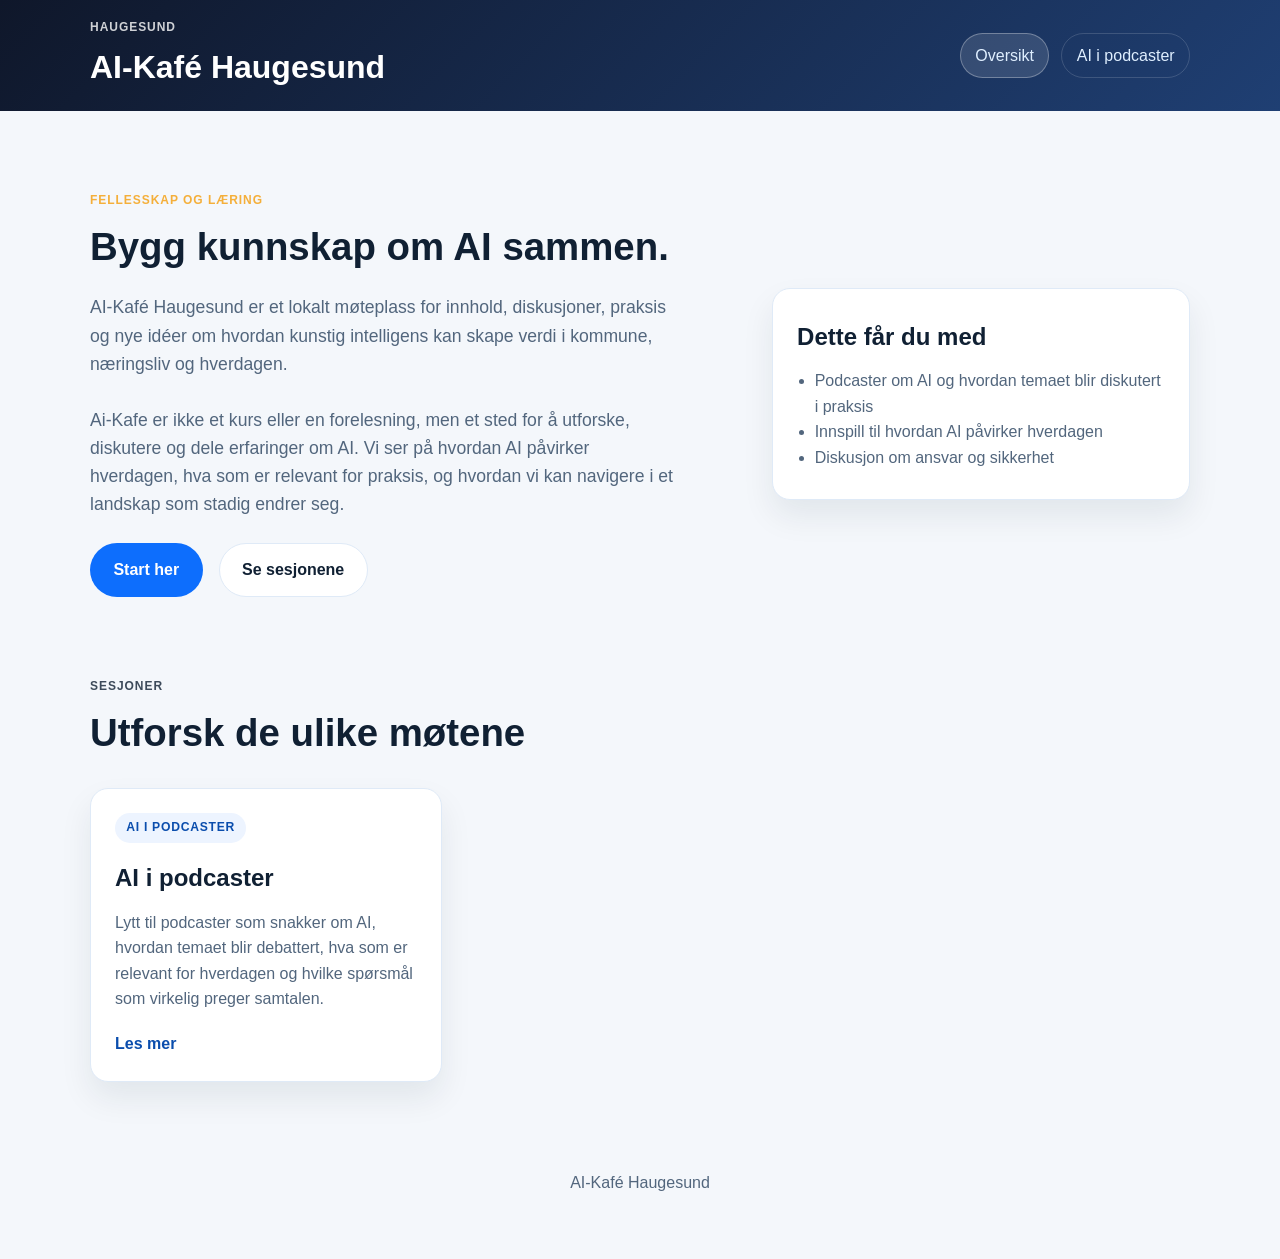
==== index.html @ 69fbb75a "oppdater sider" ====
<!DOCTYPE html>
<html lang="no">
  <head>
    <meta charset="UTF-8" />
    <meta name="viewport" content="width=device-width, initial-scale=1.0" />
    <title>AI-Kafé Haugesund</title>
    <meta
      name="description"
      content="AI-Kafé Haugesund – et nettsted for å finne, lese og navigere mellom sesjoner om kunstig intelligens, praksis og innovasjon."
    />
    <link rel="stylesheet" href="styles.css" />
  </head>
  <body>
    <header class="site-header">
      <div class="container header-inner">
        <div>
          <p class="eyebrow">Haugesund</p>
          <h1>AI-Kafé Haugesund</h1>
        </div>
        <nav class="top-nav" aria-label="Hovednavigasjon">
          <a href="index.html" class="active">Oversikt</a>
          <a href="sessions/session-1.html">AI i podcaster</a>
          <a href="sessions/session-2.html" hidden>Sesjon 2 (TBA)</a>
          <a href="sessions/session-3.html" hidden>Sesjon 3 (TBA)</a>
        </nav>
      </div>
    </header>

    <main>
      <section class="hero">
        <div class="container hero-grid">
          <div>
            <p class="eyebrow accent">Fellesskap og læring</p>
            <h2>Bygg kunnskap om AI sammen.</h2>
            <p class="lead">
              AI-Kafé Haugesund er et lokalt møteplass for innhold, diskusjoner,
              praksis og nye idéer om hvordan kunstig intelligens kan skape verdi i
              kommune, næringsliv og hverdagen.
              <br>
              <br>
              Ai-Kafe er ikke et kurs eller en forelesning, men et sted for å utforske, diskutere og dele erfaringer om AI. 
              Vi ser på hvordan AI påvirker hverdagen, hva som er relevant for praksis, og hvordan vi kan navigere i et landskap som stadig endrer seg.
            </p>
            <div class="cta-row">
              <a class="button primary" href="sessions/session-1.html">Start her</a>
              <a class="button secondary" href="#sessions">Se sesjonene</a>
            </div>
          </div>
          <div class="hero-card">
            <h3>Dette får du med</h3>
            <ul>
              <li>Podcaster om AI og hvordan temaet blir diskutert i praksis</li>
              <li>Innspill til hvordan AI påvirker hverdagen</li>
              <li>Diskusjon om ansvar og sikkerhet</li>
            </ul>
          </div>
        </div>
      </section>

      <section id="sessions" class="sessions-section">
        <div class="container">
          <div class="section-heading">
            <p class="eyebrow">Sesjoner</p>
            <h2>Utforsk de ulike møtene</h2>
          </div>

          <div class="card-grid">
            <article class="session-card">
              <span class="session-number">AI i podcaster</span>
              <h3>AI i podcaster</h3>
              <p>
                Lytt til podcaster som snakker om AI, hvordan temaet blir debattert,
                hva som er relevant for hverdagen og hvilke spørsmål som virkelig
                preger samtalen.
              </p>
              <a href="sessions/session-1.html">Les mer</a>
            </article>

            <article class="session-card" hidden>
              <span class="session-number">Sesjon 2</span>
              <h3>TBA</h3>
              <p>
                Denne sesjonen er planlagt, men innholdet er ikke offentliggjort ennå.
                Kom tilbake senere.
              </p>
              <a href="sessions/session-2.html">Gå til side</a>
            </article>

            <article class="session-card" hidden>
              <span class="session-number">Sesjon 3</span>
              <h3>TBA</h3>
              <p>
                Flere opplegg og tema kommer senere. Dette er en tom sesjon som er
                under planlegging.
              </p>
              <a href="sessions/session-3.html">Gå til side</a>
            </article>
          </div>
        </div>
      </section>
    </main>

    <footer class="site-footer">
      <div class="container">
        <p>AI-Kafé Haugesund</p>
      </div>
    </footer>
  </body>
</html>
---- styles.css ----
:root {
  --bg: #f4f7fb;
  --surface: #ffffff;
  --surface-alt: #edf4ff;
  --primary: #0d6efd;
  --primary-dark: #0a4dad;
  --text: #102033;
  --muted: #52667d;
  --border: #dfeaf7;
  --accent: #f59e0b;
  --shadow: 0 16px 32px rgba(16, 32, 51, 0.08);
}

* {
  box-sizing: border-box;
}

html {
  scroll-behavior: smooth;
}

body {
  margin: 0;
  font-family: Arial, Helvetica, sans-serif;
  background: var(--bg);
  color: var(--text);
  line-height: 1.6;
}

img {
  max-width: 100%;
  display: block;
}

.container {
  width: min(1100px, calc(100% - 2rem));
  margin: 0 auto;
}

.site-header {
  background: linear-gradient(135deg, #0f172a 0%, #1f3f73 100%);
  color: white;
  padding: 1.1rem 0;
}

.header-inner {
  display: flex;
  align-items: center;
  justify-content: space-between;
  gap: 1rem;
}

h1, h2, h3, p {
  margin-top: 0;
}

h1 {
  margin-bottom: 0;
  font-size: clamp(2rem, 2.5vw, 3rem);
}

h2 {
  font-size: clamp(2rem, 3vw, 3rem);
  margin-bottom: 1rem;
}

h3 {
  font-size: 1.5rem;
  margin-bottom: 0.75rem;
}

.eyebrow {
  margin-bottom: 0.35rem;
  text-transform: uppercase;
  letter-spacing: 0.08em;
  font-size: 0.75rem;
  font-weight: 700;
  opacity: 0.8;
}

.eyebrow.accent {
  color: var(--accent);
}

.top-nav {
  display: flex;
  flex-wrap: wrap;
  gap: 0.75rem;
}

.top-nav a,
.session-card a,
.back-link {
  color: inherit;
  text-decoration: none;
}

.top-nav a {
  padding: 0.55rem 0.9rem;
  border-radius: 999px;
  color: #dfefff;
  border: 1px solid rgba(255, 255, 255, 0.15);
  transition: all 0.2s ease;
}

.top-nav a:hover,
.top-nav a.active {
  background: rgba(255, 255, 255, 0.12);
  border-color: rgba(255, 255, 255, 0.3);
}

.hero {
  padding: 5rem 0 4rem;
}

.hero-grid {
  display: grid;
  grid-template-columns: 1.4fr 0.9fr;
  gap: 2rem;
  align-items: center;
}

.lead {
  max-width: 60ch;
  color: var(--muted);
  font-size: 1.1rem;
}

.cta-row {
  display: flex;
  flex-wrap: wrap;
  gap: 1rem;
  margin-top: 1.5rem;
}

.button {
  display: inline-flex;
  align-items: center;
  justify-content: center;
  border-radius: 999px;
  padding: 0.85rem 1.4rem;
  text-decoration: none;
  font-weight: 700;
  border: 1px solid transparent;
  transition: transform 0.2s ease, opacity 0.2s ease;
}

.button:hover {
  transform: translateY(-1px);
}

.button.primary {
  background: var(--primary);
  color: white;
}

.button.primary:hover {
  background: var(--primary-dark);
}

.button.secondary {
  background: var(--surface);
  color: var(--text);
  border-color: var(--border);
}

.hero-card,
.session-card,
.content-card {
  background: var(--surface);
  border: 1px solid var(--border);
  border-radius: 18px;
  box-shadow: var(--shadow);
}

.hero-card {
  padding: 1.8rem 1.5rem;
}

.hero-card ul {
  margin: 0;
  padding-left: 1.1rem;
  color: var(--muted);
}

.sessions-section {
  padding: 1rem 0 4rem;
}

.section-heading {
  margin-bottom: 1.5rem;
}

.card-grid {
  display: grid;
  grid-template-columns: repeat(3, minmax(0, 1fr));
  gap: 1.4rem;
}

.session-card {
  padding: 1.5rem;
}

.session-number {
  display: inline-block;
  font-size: 0.76rem;
  text-transform: uppercase;
  letter-spacing: 0.06em;
  color: var(--primary-dark);
  background: var(--surface-alt);
  border-radius: 999px;
  padding: 0.35rem 0.7rem;
  margin-bottom: 1rem;
  font-weight: 700;
}

.session-card p {
  color: var(--muted);
  margin-bottom: 1.2rem;
}

.session-card a {
  font-weight: 700;
  color: var(--primary-dark);
}

.page-shell {
  padding: 3rem 0 4rem;
}

.content-card {
  padding: 2rem;
}

.article-grid {
  display: grid;
  grid-template-columns: 1.2fr 0.8fr;
  gap: 2rem;
}

.meta-list {
  list-style: none;
  padding: 0;
  margin: 0;
}

.meta-list li {
  border-bottom: 1px solid var(--border);
  padding: 0.6rem 0;
  color: var(--muted);
}

.meta-list strong {
  color: var(--text);
}

.checklist {
  margin-top: 1.2rem;
  padding-left: 1.1rem;
}

.site-footer {
  padding: 1.5rem 0 3rem;
  color: var(--muted);
  text-align: center;
}

@media (max-width: 800px) {
  .hero-grid,
  .article-grid,
  .card-grid {
    grid-template-columns: 1fr;
  }

  .header-inner {
    flex-direction: column;
    align-items: flex-start;
  }

  .top-nav {
    width: 100%;
  }

  .top-nav a {
    flex: 1 1 auto;
    text-align: center;
  }
}
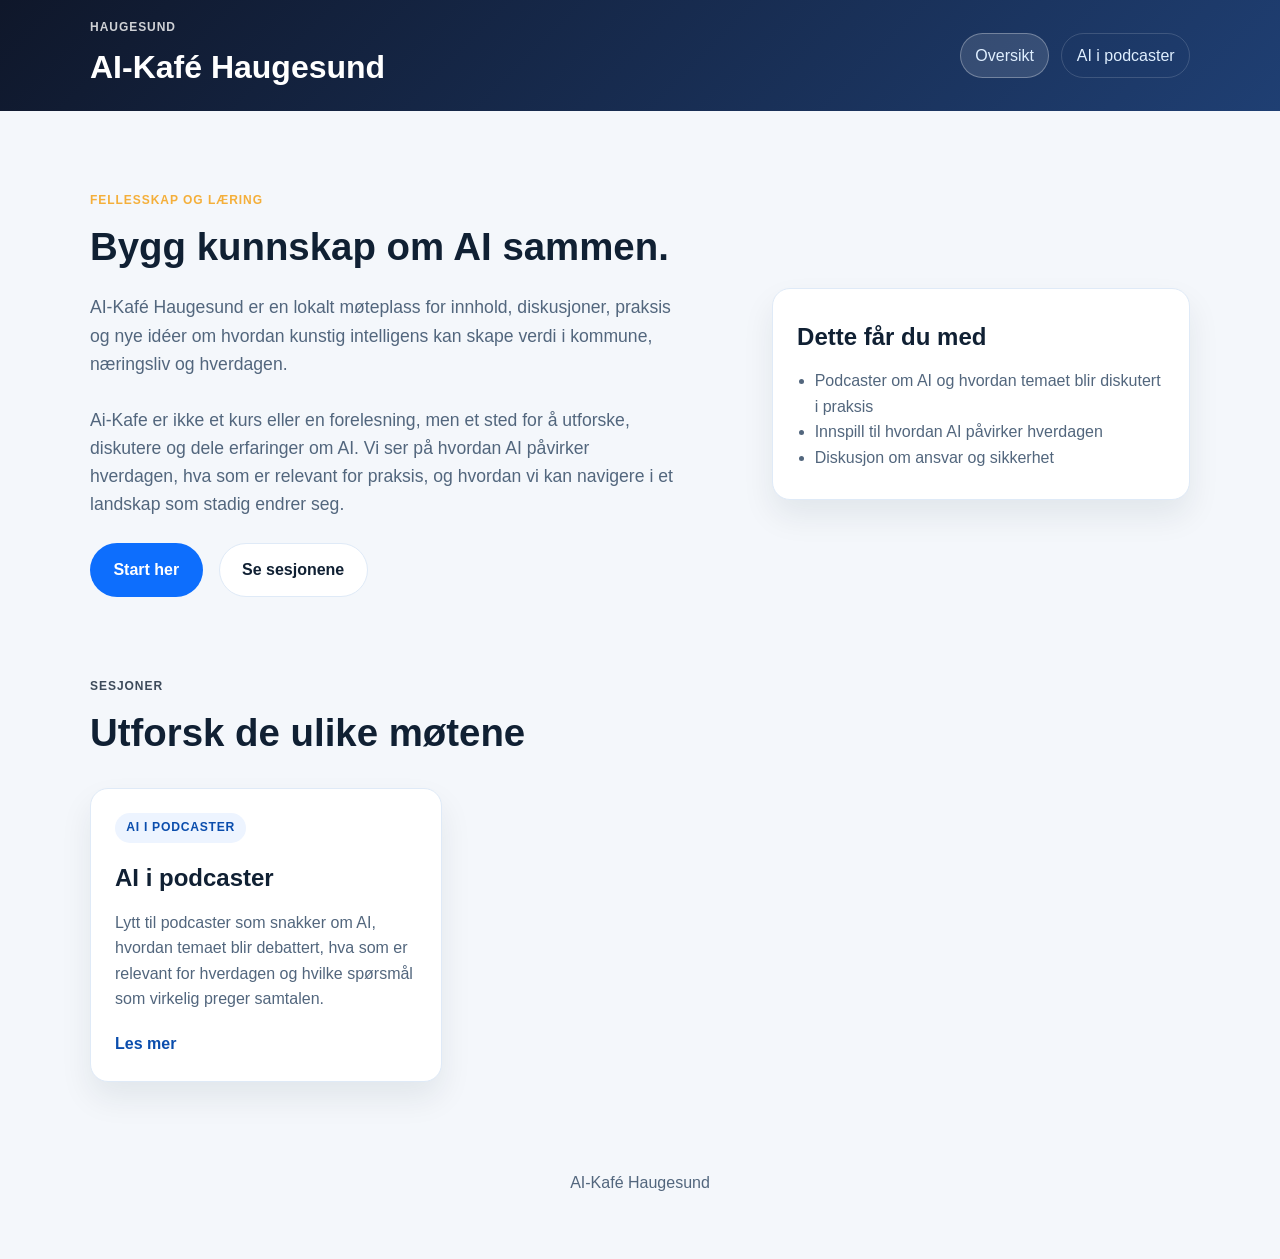
==== commit 539dfc7b: "oppdater index" ====
--- a/index.html
+++ b/index.html
@@ -33,7 +33,7 @@
             <p class="eyebrow accent">Fellesskap og læring</p>
             <h2>Bygg kunnskap om AI sammen.</h2>
             <p class="lead">
-              AI-Kafé Haugesund er et lokalt møteplass for innhold, diskusjoner,
+              AI-Kafé Haugesund er en lokalt møteplass for innhold, diskusjoner,
               praksis og nye idéer om hvordan kunstig intelligens kan skape verdi i
               kommune, næringsliv og hverdagen.
               <br>
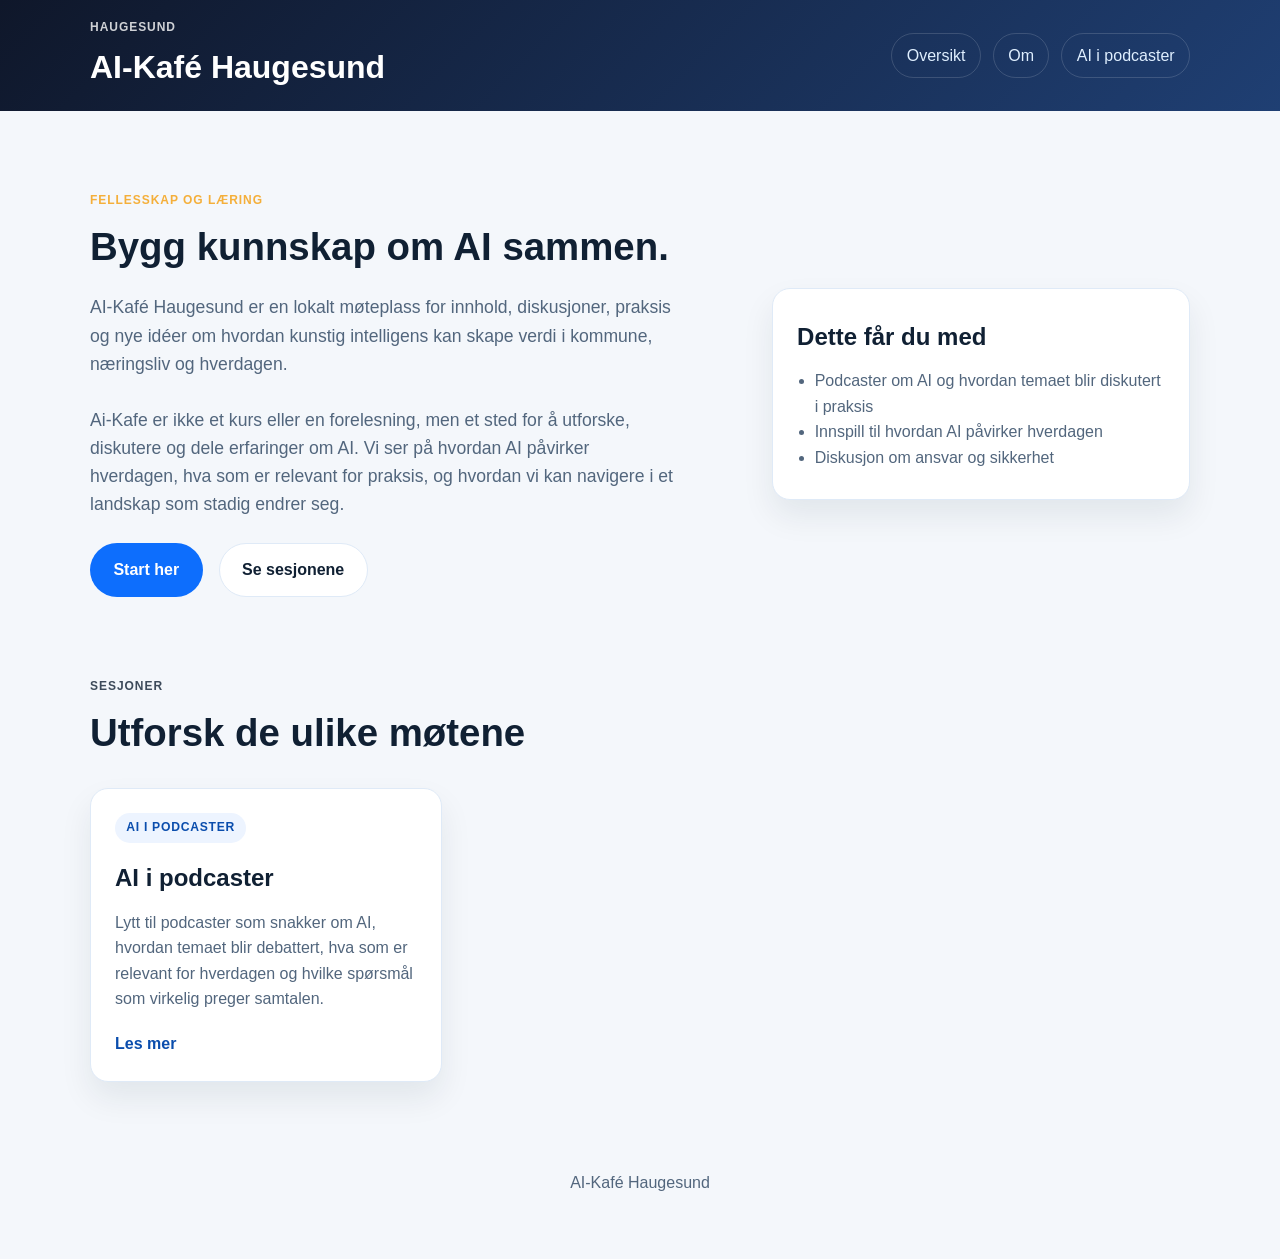
==== commit 88e46c9e: "updates about and pictures" ====
--- a/index.html
+++ b/index.html
@@ -10,21 +10,8 @@
     />
     <link rel="stylesheet" href="styles.css" />
   </head>
-  <body>
-    <header class="site-header">
-      <div class="container header-inner">
-        <div>
-          <p class="eyebrow">Haugesund</p>
-          <h1>AI-Kafé Haugesund</h1>
-        </div>
-        <nav class="top-nav" aria-label="Hovednavigasjon">
-          <a href="index.html" class="active">Oversikt</a>
-          <a href="sessions/session-1.html">AI i podcaster</a>
-          <a href="sessions/session-2.html" hidden>Sesjon 2 (TBA)</a>
-          <a href="sessions/session-3.html" hidden>Sesjon 3 (TBA)</a>
-        </nav>
-      </div>
-    </header>
+  <body data-root="" data-page="home">
+    <div data-header></div>
 
     <main>
       <section class="hero">
@@ -105,5 +92,6 @@
         <p>AI-Kafé Haugesund</p>
       </div>
     </footer>
+    <script src="header.js"></script>
   </body>
 </html>
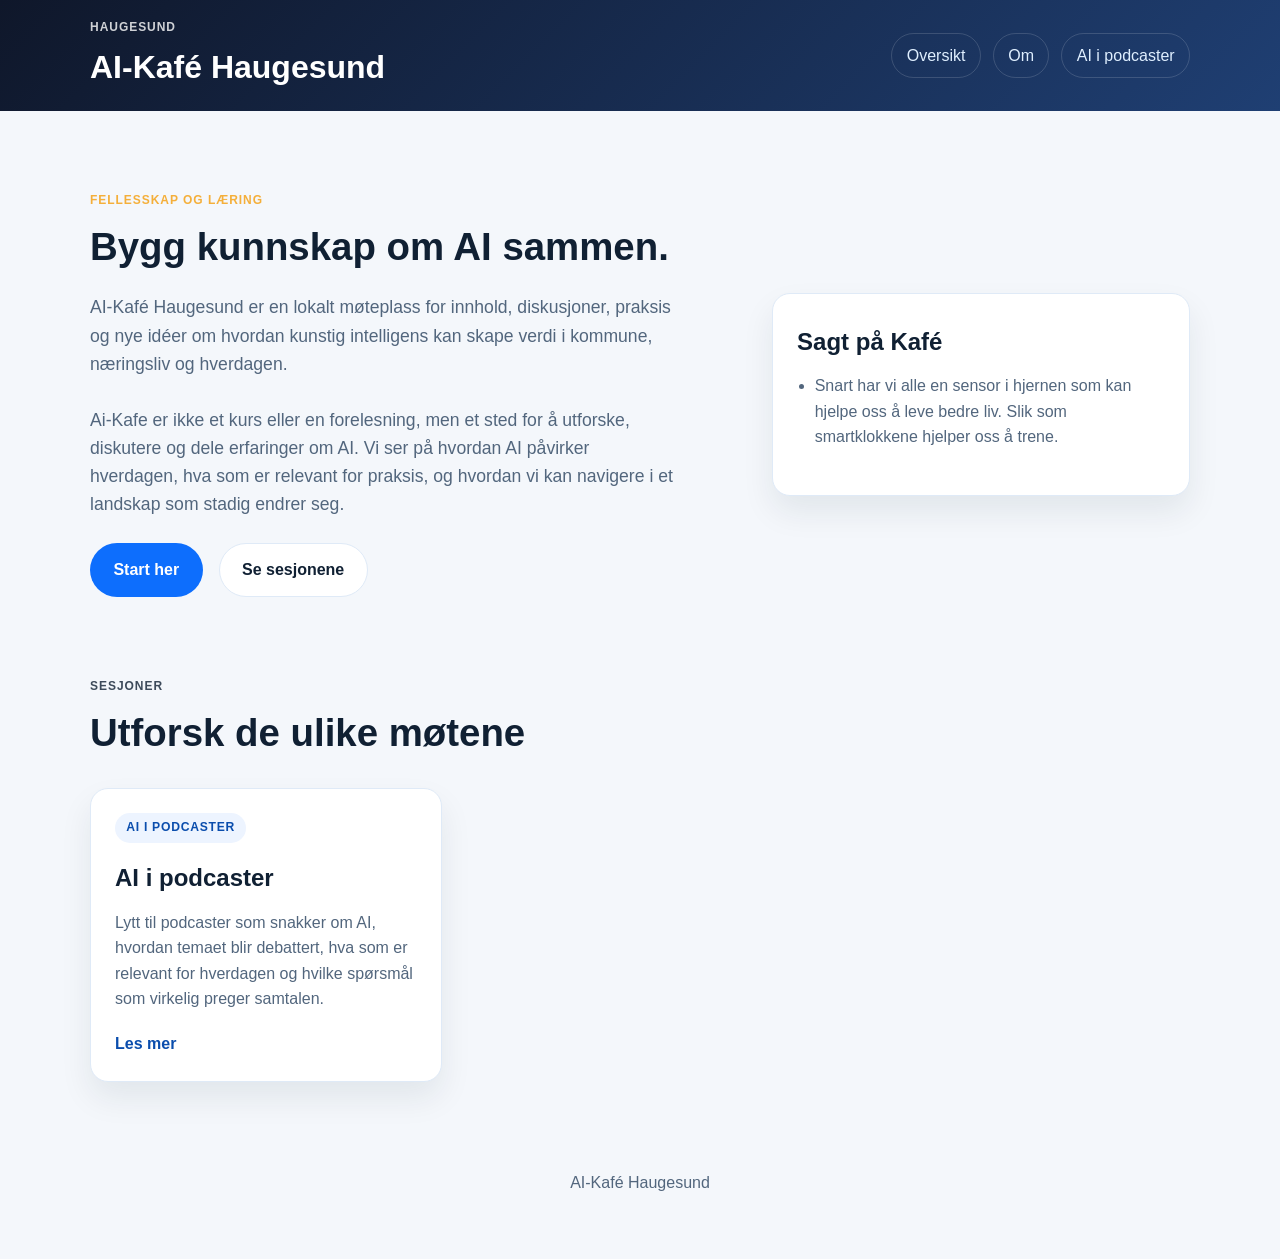
==== commit 2152a508: "update quote" ====
--- a/index.html
+++ b/index.html
@@ -34,11 +34,11 @@
             </div>
           </div>
           <div class="hero-card">
-            <h3>Dette får du med</h3>
+            <h3>Sagt på Kafé</h3>
             <ul>
-              <li>Podcaster om AI og hvordan temaet blir diskutert i praksis</li>
-              <li>Innspill til hvordan AI påvirker hverdagen</li>
-              <li>Diskusjon om ansvar og sikkerhet</li>
+              <li>
+                <p>Snart har vi alle en sensor i hjernen som kan hjelpe oss å leve bedre liv. Slik som smartklokkene hjelper oss å trene.</p>
+              </li>
             </ul>
           </div>
         </div>
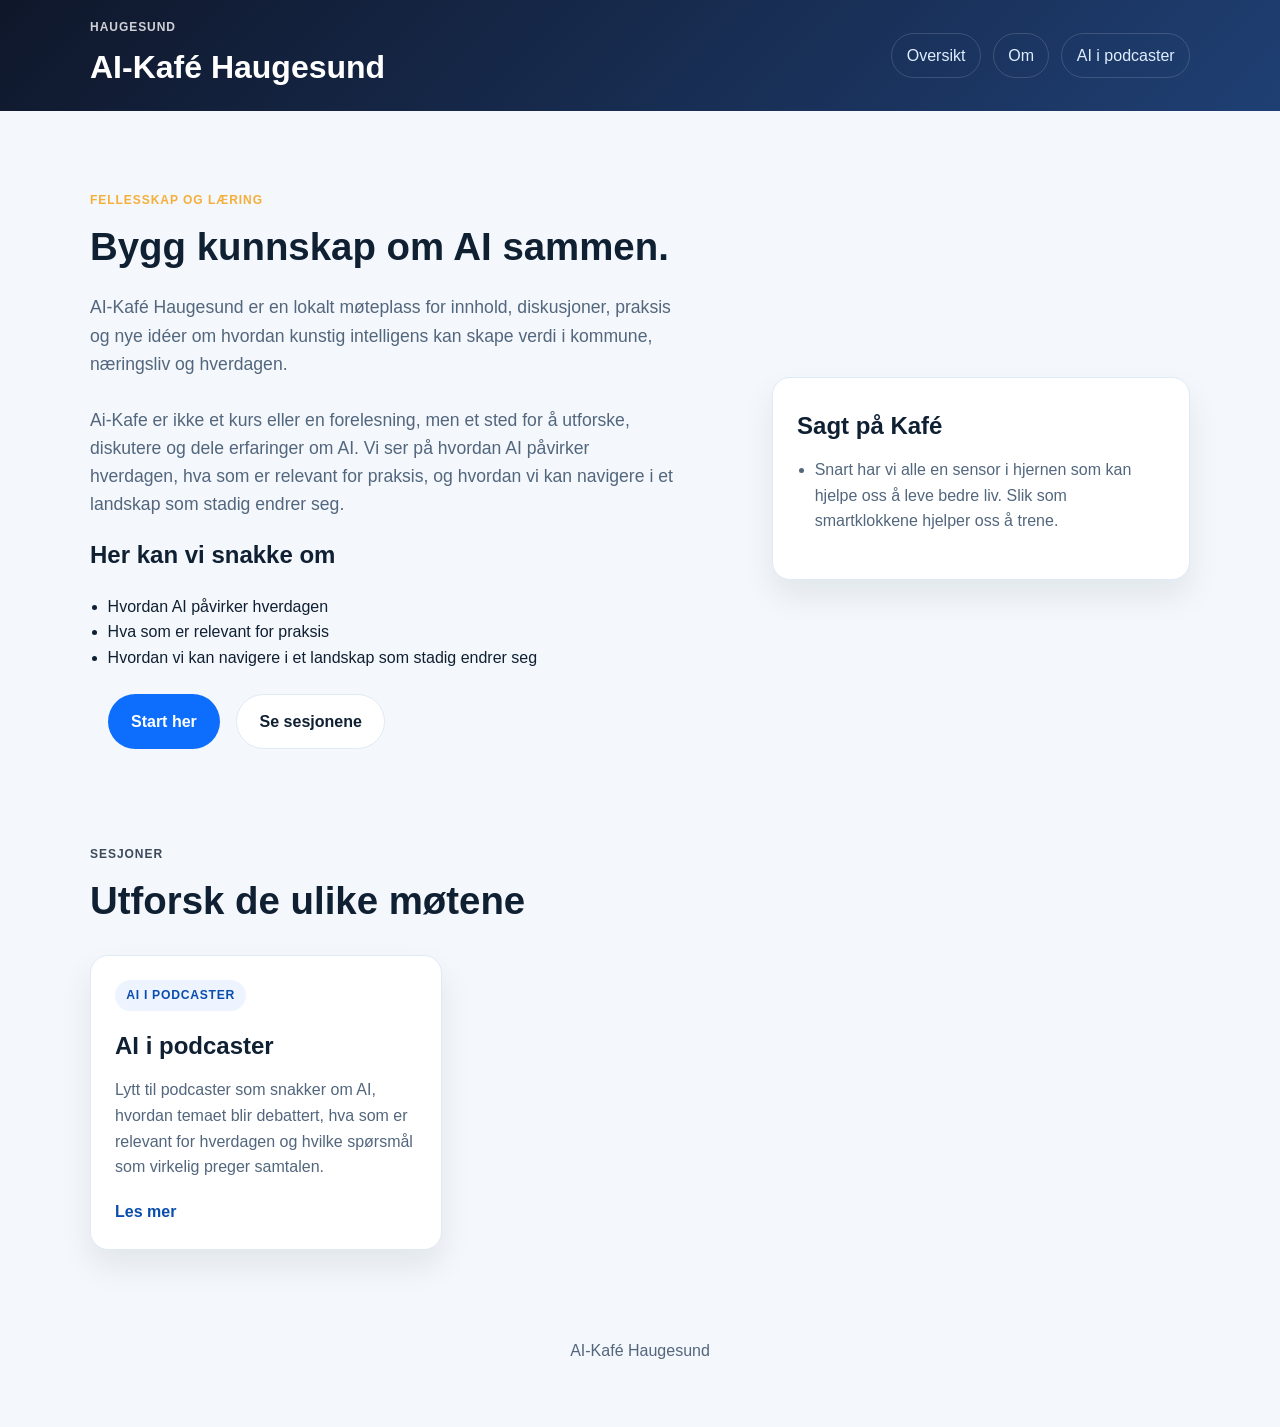
==== commit 58a02dae: "updates index" ====
--- a/index.html
+++ b/index.html
@@ -27,6 +27,12 @@
               <br>
               Ai-Kafe er ikke et kurs eller en forelesning, men et sted for å utforske, diskutere og dele erfaringer om AI. 
               Vi ser på hvordan AI påvirker hverdagen, hva som er relevant for praksis, og hvordan vi kan navigere i et landskap som stadig endrer seg.
+
+              <h3>Her kan vi snakke om </h3>
+              <ul class="checklist">
+                <li>Hvordan AI påvirker hverdagen</li>
+                <li>Hva som er relevant for praksis</li>
+                <li>Hvordan vi kan navigere i et landskap som stadig endrer seg</li>
             </p>
             <div class="cta-row">
               <a class="button primary" href="sessions/session-1.html">Start her</a>
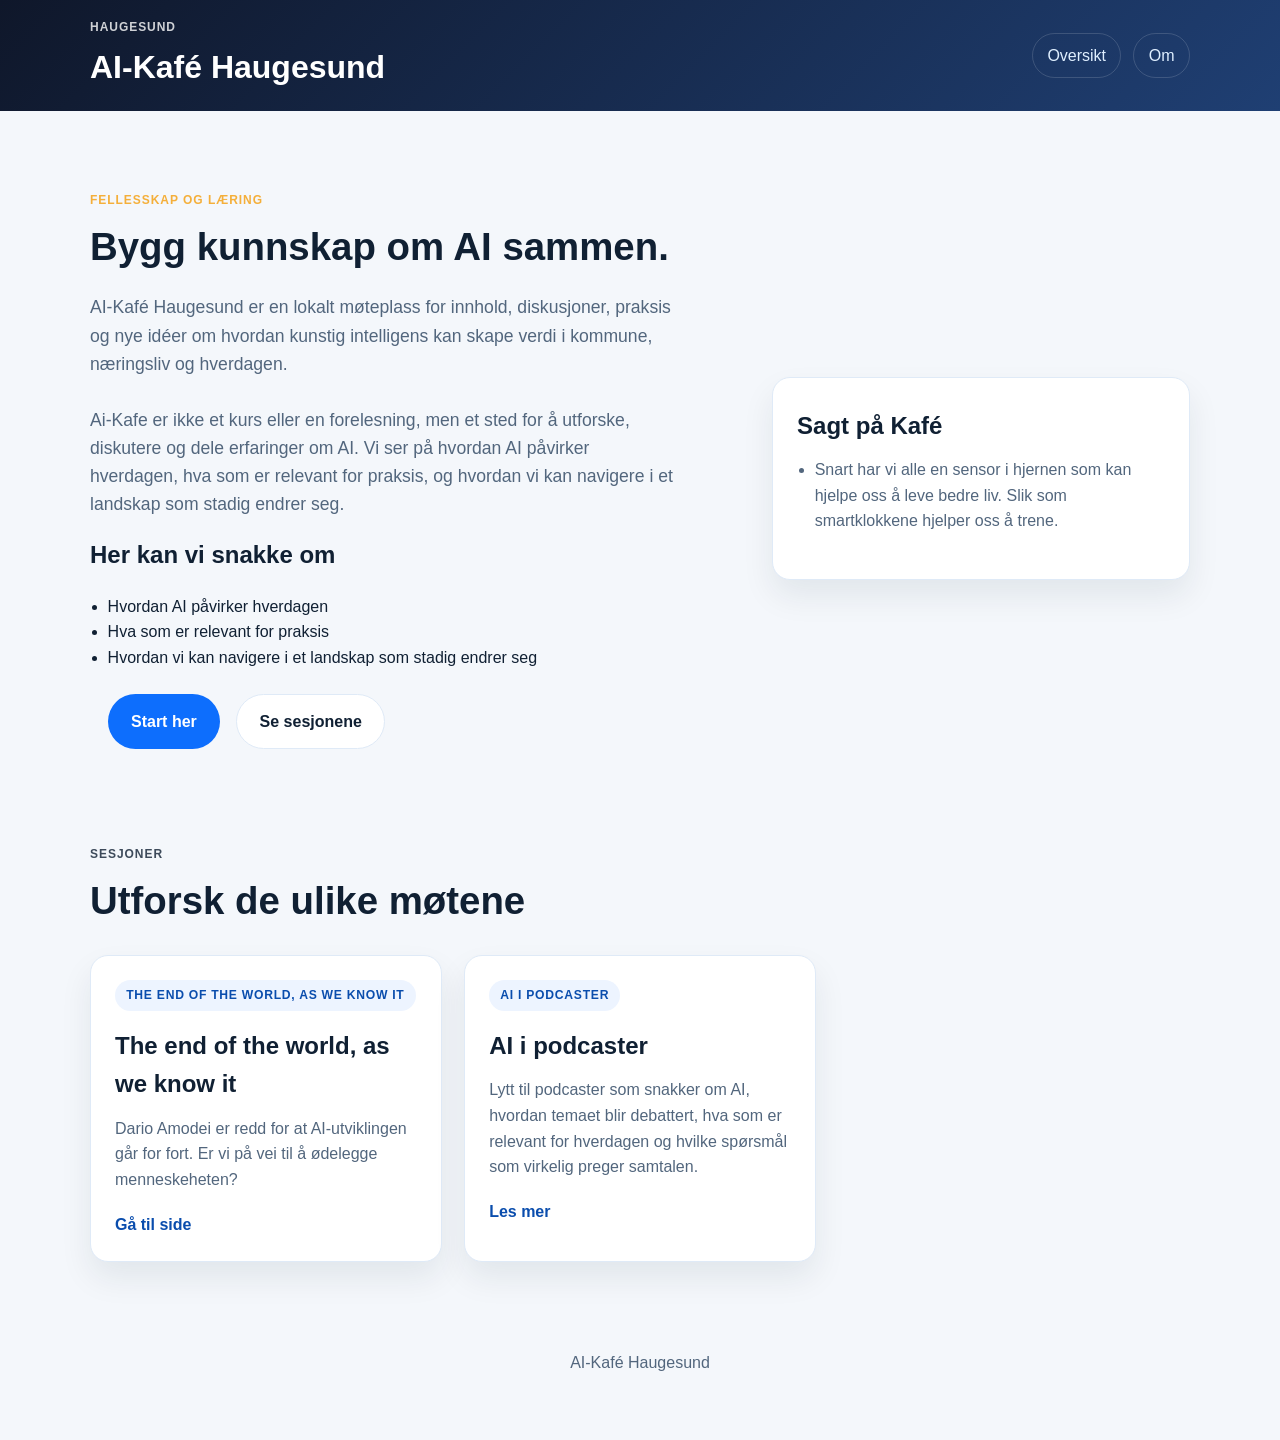
==== commit 28c0a3b7: "updates session 2" ====
--- a/index.html
+++ b/index.html
@@ -35,7 +35,7 @@
                 <li>Hvordan vi kan navigere i et landskap som stadig endrer seg</li>
             </p>
             <div class="cta-row">
-              <a class="button primary" href="sessions/session-1.html">Start her</a>
+              <a class="button primary" href="sessions/session-2.html">Start her</a>
               <a class="button secondary" href="#sessions">Se sesjonene</a>
             </div>
           </div>
@@ -58,6 +58,16 @@
           </div>
 
           <div class="card-grid">
+
+            <article class="session-card">
+              <span class="session-number">The end of the world, as we know it</span>
+              <h3>The end of the world, as we know it</h3>
+              <p>
+            Dario Amodei er redd for at AI-utviklingen går for fort. Er vi på vei til å ødelegge menneskeheten?
+              </p>
+              <a href="sessions/session-2.html">Gå til side</a>
+            </article>
+
             <article class="session-card">
               <span class="session-number">AI i podcaster</span>
               <h3>AI i podcaster</h3>
@@ -67,16 +77,6 @@
                 preger samtalen.
               </p>
               <a href="sessions/session-1.html">Les mer</a>
-            </article>
-
-            <article class="session-card" hidden>
-              <span class="session-number">Sesjon 2</span>
-              <h3>TBA</h3>
-              <p>
-                Denne sesjonen er planlagt, men innholdet er ikke offentliggjort ennå.
-                Kom tilbake senere.
-              </p>
-              <a href="sessions/session-2.html">Gå til side</a>
             </article>
 
             <article class="session-card" hidden>
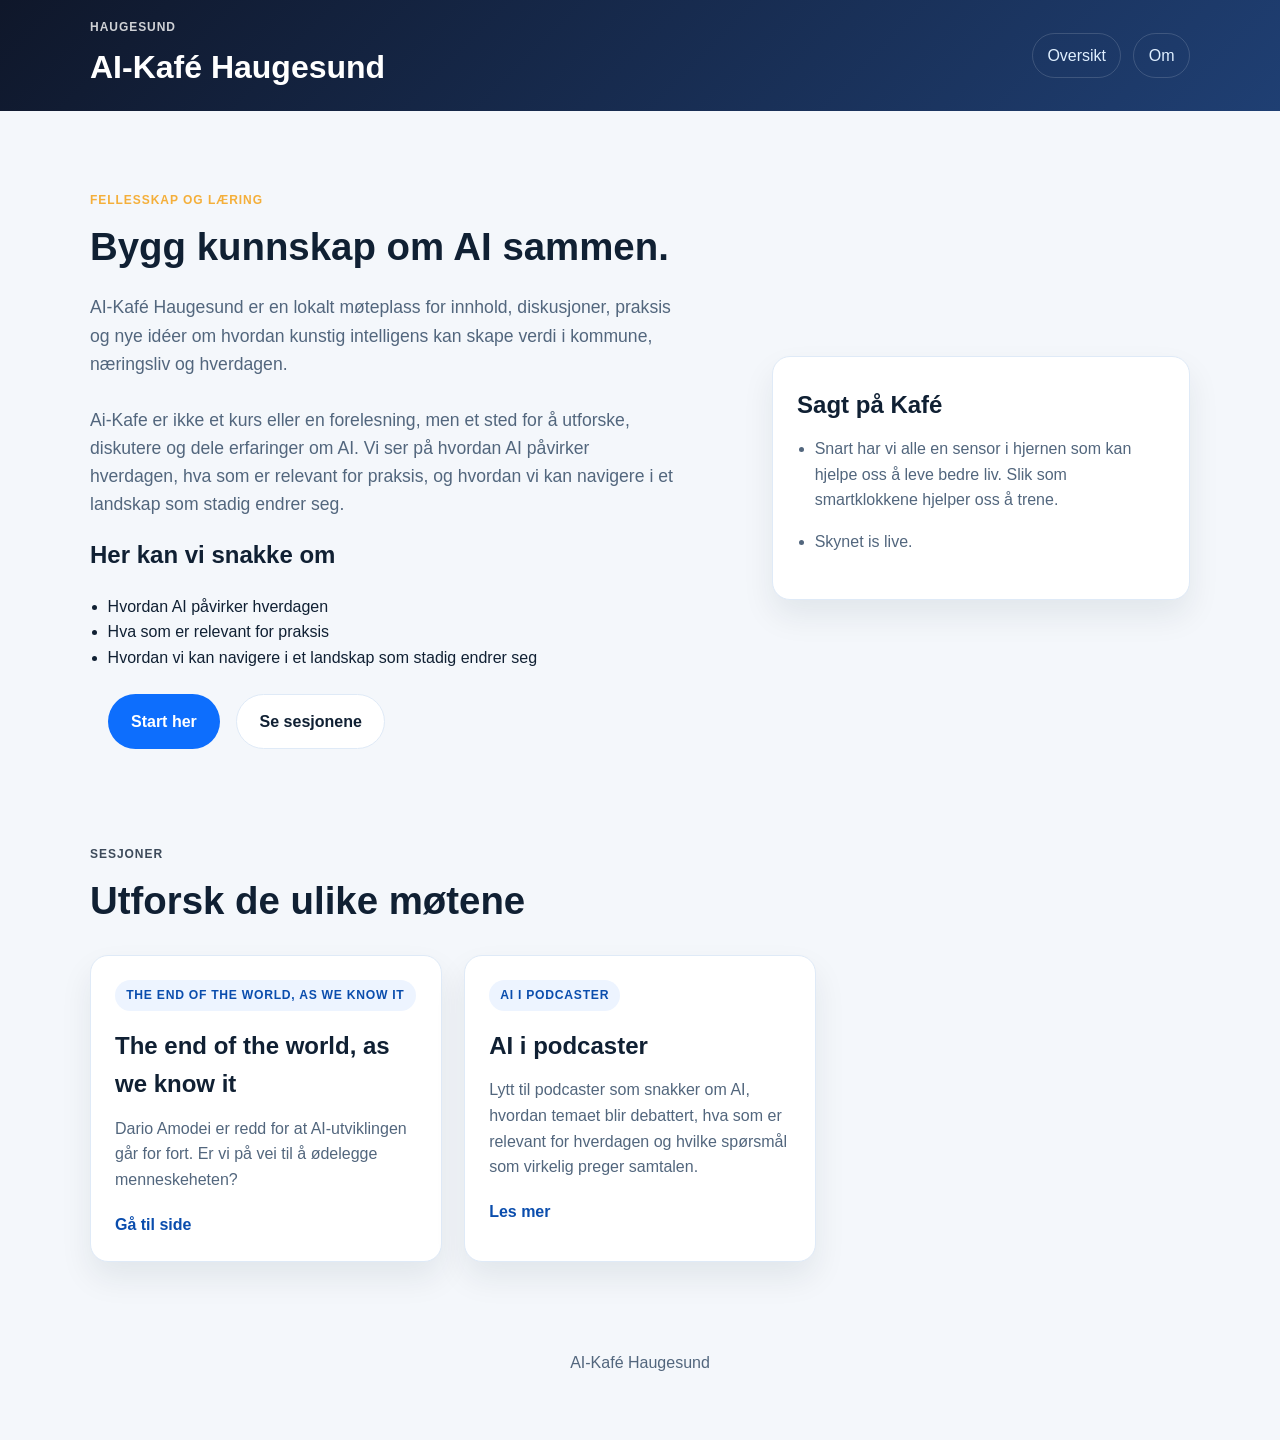
==== commit f4ee3fdd: "updated session 2" ====
--- a/index.html
+++ b/index.html
@@ -42,9 +42,8 @@
           <div class="hero-card">
             <h3>Sagt på Kafé</h3>
             <ul>
-              <li>
-                <p>Snart har vi alle en sensor i hjernen som kan hjelpe oss å leve bedre liv. Slik som smartklokkene hjelper oss å trene.</p>
-              </li>
+              <li><p>Snart har vi alle en sensor i hjernen som kan hjelpe oss å leve bedre liv. Slik som smartklokkene hjelper oss å trene.</p> </li>
+              <li><p>Skynet is live.</p></li>
             </ul>
           </div>
         </div>
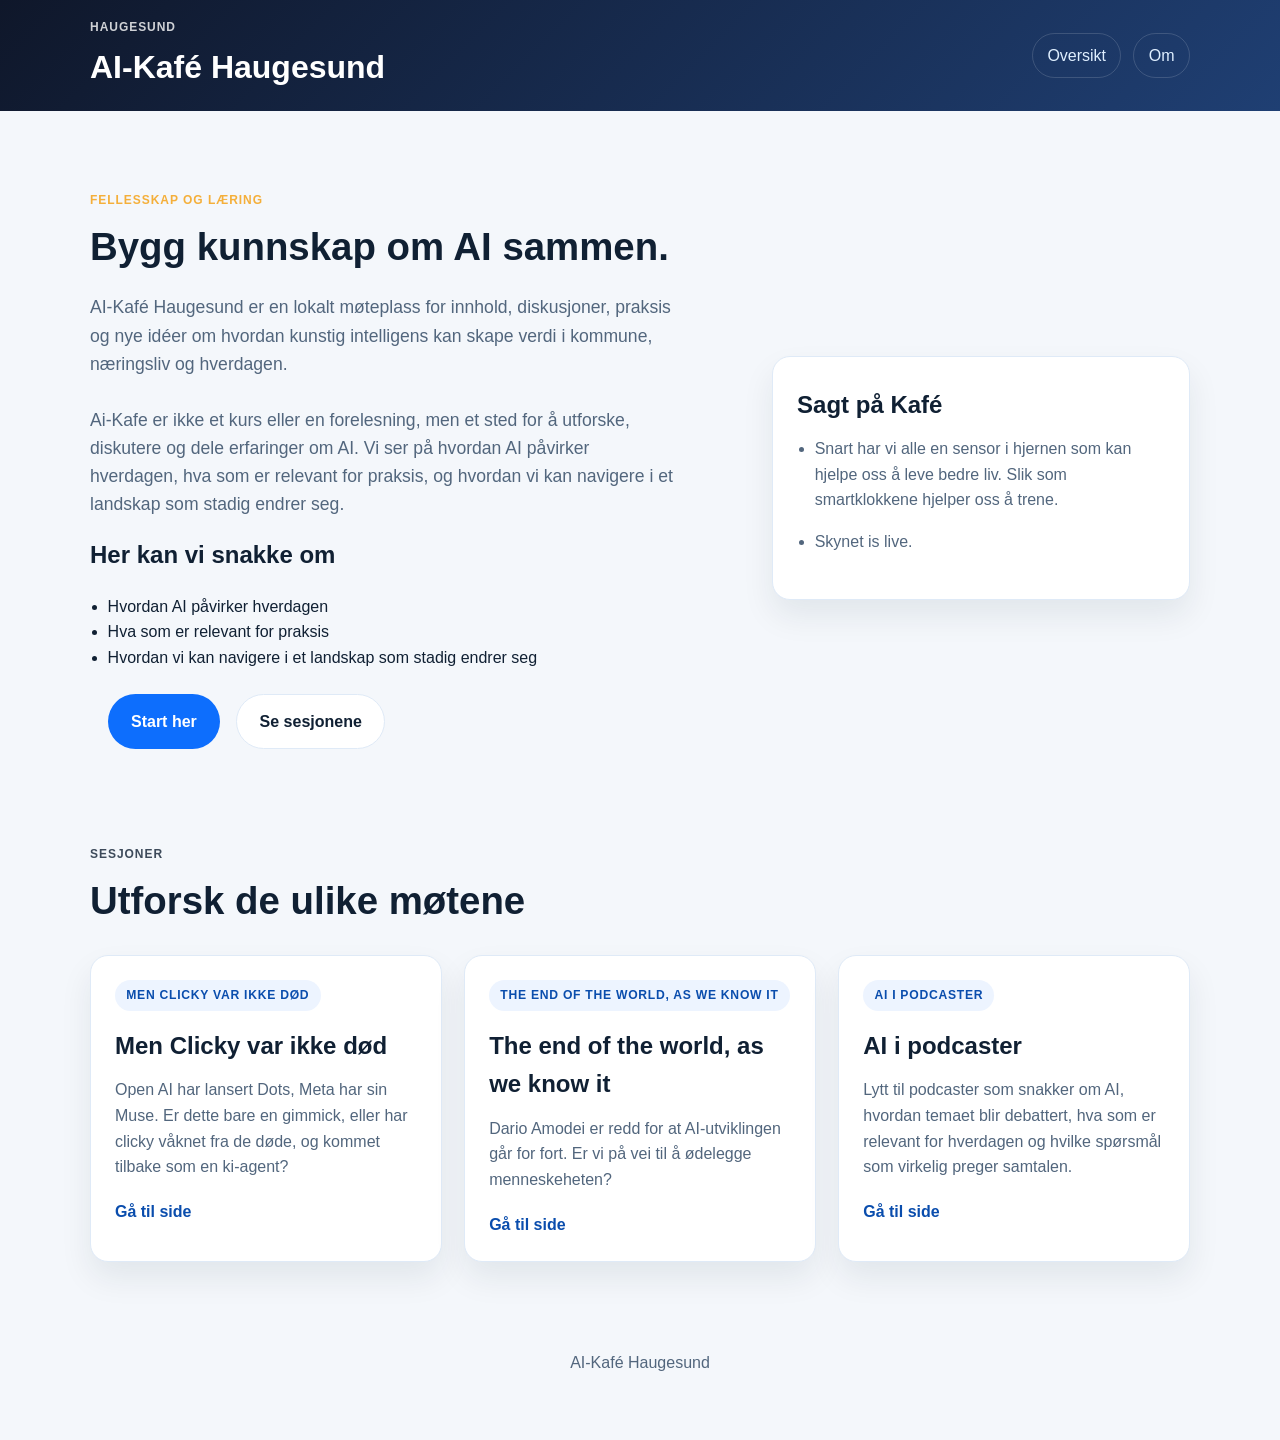
==== commit 2458f1a2: "adds nore stuff" ====
--- a/index.html
+++ b/index.html
@@ -35,7 +35,7 @@
                 <li>Hvordan vi kan navigere i et landskap som stadig endrer seg</li>
             </p>
             <div class="cta-row">
-              <a class="button primary" href="sessions/session-2.html">Start her</a>
+              <a class="button primary" href="sessions/session-3.html">Start her</a>
               <a class="button secondary" href="#sessions">Se sesjonene</a>
             </div>
           </div>
@@ -59,6 +59,16 @@
           <div class="card-grid">
 
             <article class="session-card">
+              <span class="session-number">Men Clicky var ikke død</span>
+              <h3>Men Clicky var ikke død</h3>
+              <p>
+                Open AI har lansert Dots, Meta har sin Muse. Er dette bare en gimmick,
+                eller har clicky våknet fra de døde, og kommet tilbake som en ki-agent?
+              </p>
+              <a href="sessions/session-3.html">Gå til side</a>
+            </article>
+
+            <article class="session-card">
               <span class="session-number">The end of the world, as we know it</span>
               <h3>The end of the world, as we know it</h3>
               <p>
@@ -75,18 +85,9 @@
                 hva som er relevant for hverdagen og hvilke spørsmål som virkelig
                 preger samtalen.
               </p>
-              <a href="sessions/session-1.html">Les mer</a>
+              <a href="sessions/session-1.html">Gå til side</a>
             </article>
 
-            <article class="session-card" hidden>
-              <span class="session-number">Sesjon 3</span>
-              <h3>TBA</h3>
-              <p>
-                Flere opplegg og tema kommer senere. Dette er en tom sesjon som er
-                under planlegging.
-              </p>
-              <a href="sessions/session-3.html">Gå til side</a>
-            </article>
           </div>
         </div>
       </section>
